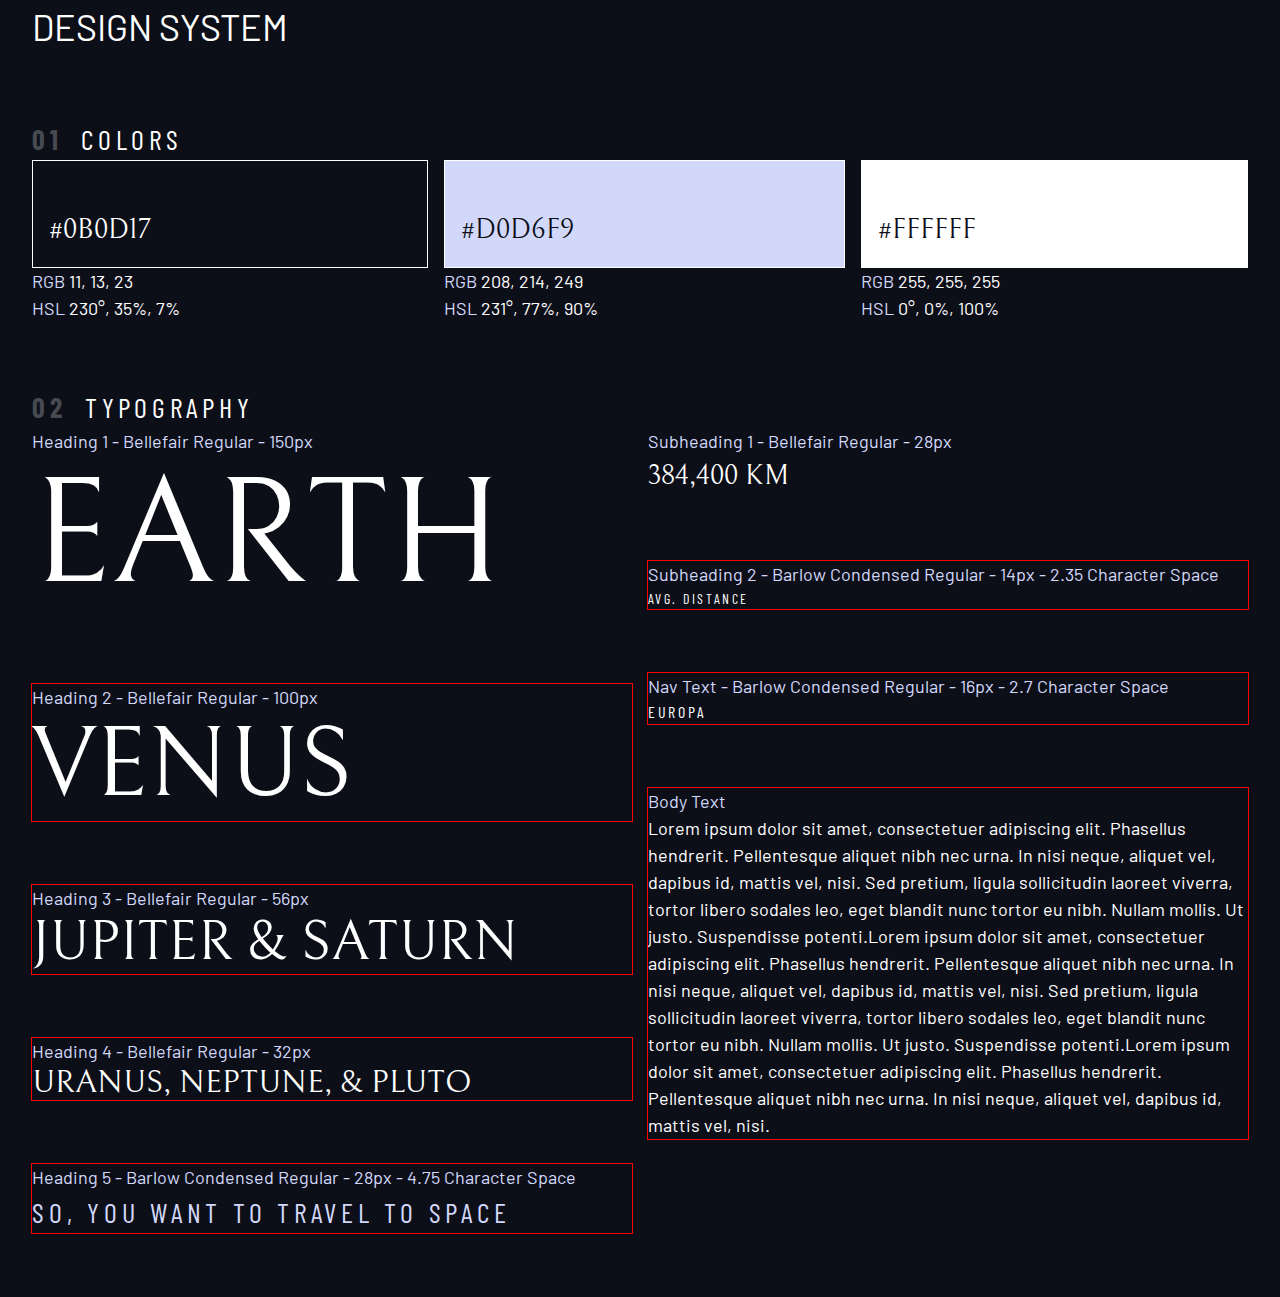
==== design-system.html @ aeee821c "added design system for typography and colors" ====
<html>
    <head>
        <title>Design system</title>
        
        <!-- Google fonts -->
        <link rel="preconnect" href="https://fonts.googleapis.com">
        <link rel="preconnect" href="https://fonts.gstatic.com" crossorigin>
        <link href="https://fonts.googleapis.com/css2?family=Barlow+Condensed:wght@400;700&family=Bellefair&family=Barlow:wght@400;700&display=swap"
            rel="stylesheet">
            
         <link rel="stylesheet" href="index.css">

        <style>
            
        </style>
    </head>
    <body>
        
        <div class="container">
            <h1 class="uppercase">Design system</h1>
            
            <section id="colors" style="margin: 4rem 0">
                <h2 class="numbered-title"><span>01</span> colors</h2>
                <div class="flex">
                    <div style="flex-grow: 1;">
                        <div class="bg-dark text-white ff-serif fs-500" style="padding: 3rem 1rem 1rem; border: 1px solid white">#0B0D17</div>
                        <p><span class="text-accent">RGB</span> 11, 13, 23</p>
                        <p><span class="text-accent">HSL</span> 230°, 35%, 7%</p>
                    </div>
                    <div style="flex-grow: 1;">
                        <div class="bg-accent text-dark ff-serif fs-500" style="padding: 3rem 1rem 1rem; border: 1px solid white">#D0D6F9</div>
                        <p><span class="text-accent">RGB</span> 208, 214, 249</p>
                        <p><span class="text-accent">HSL</span> 231°, 77%, 90%</p>
                    </div>
                    <div style="flex-grow: 1;">
                        <div class="bg-white text-dark ff-serif fs-500" style="padding: 3rem 1rem 1rem; border: 1px solid white;">#FFFFFF</div>
                        <p><span class="text-accent">RGB</span> 255, 255, 255</p>
                        <p><span class="text-accent">HSL</span> 0°, 0%, 100%</p>
                    </div>
                </div>
            </section>
            
            <section id="typography"  style="margin: 4rem 0">
                <h2 class="numbered-title"><span>02 </span>Typography</h2>
                <div class="flex">
                    <div class="flow" style="flex-basis: 100%; --flow-space: 4rem;">
                        <div> 
                            <p class="text-accent">Heading 1 - Bellefair Regular - 150px</p>
                            <p class="fs-900 ff-serif uppercase">Earth</p>
                        </div>
                        <div> 
                            <p class="text-accent">Heading 2 - Bellefair Regular - 100px</p>
                            <p class="fs-800 ff-serif uppercase">Venus</p>
                        </div>
                        <div> 
                            <p class="text-accent">Heading 3 - Bellefair Regular - 56px</p>
                            <p class="fs-700 ff-serif uppercase">Jupiter & Saturn</p>
                        </div>
                        <div> 
                            <p class="text-accent">Heading 4 - Bellefair Regular - 32px</p>
                            <p class="fs-600 ff-serif uppercase">Uranus, Neptune, & Pluto</p>
                        </div>
                        <div> 
                            <p class="text-accent">Heading 5 - Barlow Condensed Regular - 28px - 4.75 Character Space</p>
                            <p class="text-accent fs-500 ff-sans-cond uppercase letter-spacing-1">So, you want to travel to space</p>
                        </div>
                    
                    </div>
                    
                    <div class="flow" style="flex-basis: 100%; --flow-space: 4rem;">
                        <div> 
                            <p class="text-accent">Subheading 1 - Bellefair Regular - 28px</p>
                            <p class="fs-500 ff-serif uppercase">384,400 km</p>
                        </div>
                        <div> 
                            <p class="text-accent">Subheading 2 - Barlow Condensed Regular - 14px - 2.35 Character Space</p>
                            <p class="fs-200 uppercase ff-sans-cond letter-spacing-3">Avg. Distance</p>
                        </div>
                        <div> 
                            <p class="text-accent">Nav Text - Barlow Condensed Regular - 16px - 2.7 Character Space</p>
                            <p class="fs-300 uppercase ff-sans-cond letter-spacing-2">Europa</p>
                        </div>
                        <div> 
                            <p class="text-accent">Body Text</p>
                            <p>Lorem ipsum dolor sit amet, consectetuer adipiscing elit. Phasellus hendrerit. Pellentesque aliquet nibh nec urna. In nisi neque, aliquet vel, dapibus id, mattis vel, nisi. Sed pretium, ligula sollicitudin laoreet viverra, tortor libero sodales leo, eget blandit nunc tortor eu nibh. Nullam mollis. Ut justo. Suspendisse potenti.Lorem ipsum dolor sit amet, consectetuer adipiscing elit. Phasellus hendrerit. Pellentesque aliquet nibh nec urna. In nisi neque, aliquet vel, dapibus id, mattis vel, nisi. Sed pretium, ligula sollicitudin laoreet viverra, tortor libero sodales leo, eget blandit nunc tortor eu nibh. Nullam mollis. Ut justo. Suspendisse potenti.Lorem ipsum dolor sit amet, consectetuer adipiscing elit. Phasellus hendrerit. Pellentesque aliquet nibh nec urna. In nisi neque, aliquet vel, dapibus id, mattis vel, nisi. </p>
                        </div> 
                    </div>
                </div>
            </section>
            
            
        </div>
        
        <script src="index.pack.js"></script>
    </body>
</html>
---- index.css ----
/* ---------------------- */
/* Custom properties      */
/* ---------------------- */

:root {
    /* colors */
    --clr-dark: 230 35% 7%;
    --clr-light: 231 77% 90%;
    --clr-white: 0 0% 100%;

    /* font-sizes */
    --fs-900: 9.375rem;
    --fs-800: 6.25rem;
    --fs-700: 3.5rem;
    --fs-600: 2rem;
    --fs-500: 1.75rem;
    --fs-400: 1.125rem;
    --fs-300: 1rem;
    --fs-200: 0.875rem;

    /* font-families */
    --ff-serif: "Bellefair", serif;
    --ff-sans-cond: "Barlow Condensed", sans-serif;
    --ff-sans-normal: "Barlow", sans-serif;
}

/* ---------------------- */
/* Reset                  */
/* ---------------------- */

/* Box sizing */

*,
*::before,
*::after {
    box-sizing: border-box;
}

/* Reset margins */
body,
h1,
h2,
h3,
h4,
h5,
p,
figure,
picture {
    margin: 0;
}

h1,
h2,
h3,
h4,
h5,
h6,
p {
    font-weight: 400;
}

/* set up the body */
body {
    font-family: var(--ff-sans-normal);
    font-size: var(--fs-400);
    color: hsl(var(--clr-white));
    background-color: hsl(var(--clr-dark));
    line-height: 1.5;
    min-height: 100vh;
}

/* make images easier to work with */
img,
picture {
    max-width: 100%;
    display: block;
}

/* make forms easier to work with */
input,
button,
textarea,
select {
    font: inherit;
}

/* remove animations for people who've turned them off */
@media (prefers-reduced-motion: reduce) {
    *,
    *::before,
    *::after {
        animation-duration: 0.01ms !important;
        animation-iteration-count: 1 !important;
        transition-duration: 0.01ms !important;
        scroll-behavior: auto !important;
    }
}

/* ---------------------- */
/* Utility classes        */
/* ---------------------- */

.flex {
    display: flex;
    gap: var(--gap, 1rem);
}

.grid {
    display: grid;
    gap: var(--gap, 1rem);
}

/* limited specificity for selectors */
/* same as .flow > *:not(:first-child) */
.flow > *:where(:not(:first-child)) { 
    margin-top: var(--flow-space, 1rem);
    outline: 1px solid red;
}

.container {
    padding-inline: 2rem;
    margin-inline: auto;
    max-width: 80rem;
}

.sr-only { /* screenreader only */
    position: absolute;
    width: 1px;
    height: 1px;
    padding: 0;
    margin: -1px;
    overflow: hidden;
    clip: rect(0, 0, 0, 0);
    white-space: nowrap; /* added line */
    border: 0;
}

/* colors */

.bg-dark { background-color: hsl( var(--clr-dark) );}
.bg-accent { background-color: hsl( var(--clr-light) );}
.bg-white { background-color: hsl( var(--clr-white) );}

.text-dark { color: hsl( var(--clr-dark) );}
.text-accent { color: hsl( var(--clr-light) );}
.text-white { color: hsl( var(--clr-white) );}

/* typography */

.ff-serif { font-family: var(--ff-serif); } 
.ff-sans-cond { font-family: var(--ff-sans-cond); } 
.ff-sans-normal { font-family: var(--ff-sans-normal); } 

.letter-spacing-1 { letter-spacing: 4.75px; } 
.letter-spacing-2 { letter-spacing: 2.7px; } 
.letter-spacing-3 { letter-spacing: 2.35px; } 

.uppercase { text-transform: uppercase; }

.fs-900 { font-size: var(--fs-900); }
.fs-800 { font-size: var(--fs-800); }
.fs-700 { font-size: var(--fs-700); }
.fs-600 { font-size: var(--fs-600); }
.fs-500 { font-size: var(--fs-500); }
.fs-400 { font-size: var(--fs-400); }
.fs-300 { font-size: var(--fs-300); }
.fs-200 { font-size: var(--fs-200); }


.fs-900,
.fs-800,
.fs-700,
.fs-600 {
    line-height: 1.1;
}

.numbered-title {
    font-family: var(--ff-sans-cond);
    font-size: var(--fs-500);
    text-transform: uppercase;
    letter-spacing: 4.72px;
}

.numbered-title span {
    margin-right: .5rem;
    font-weight: 700;
    color: hsl(var(--clr-white) / .25);
}
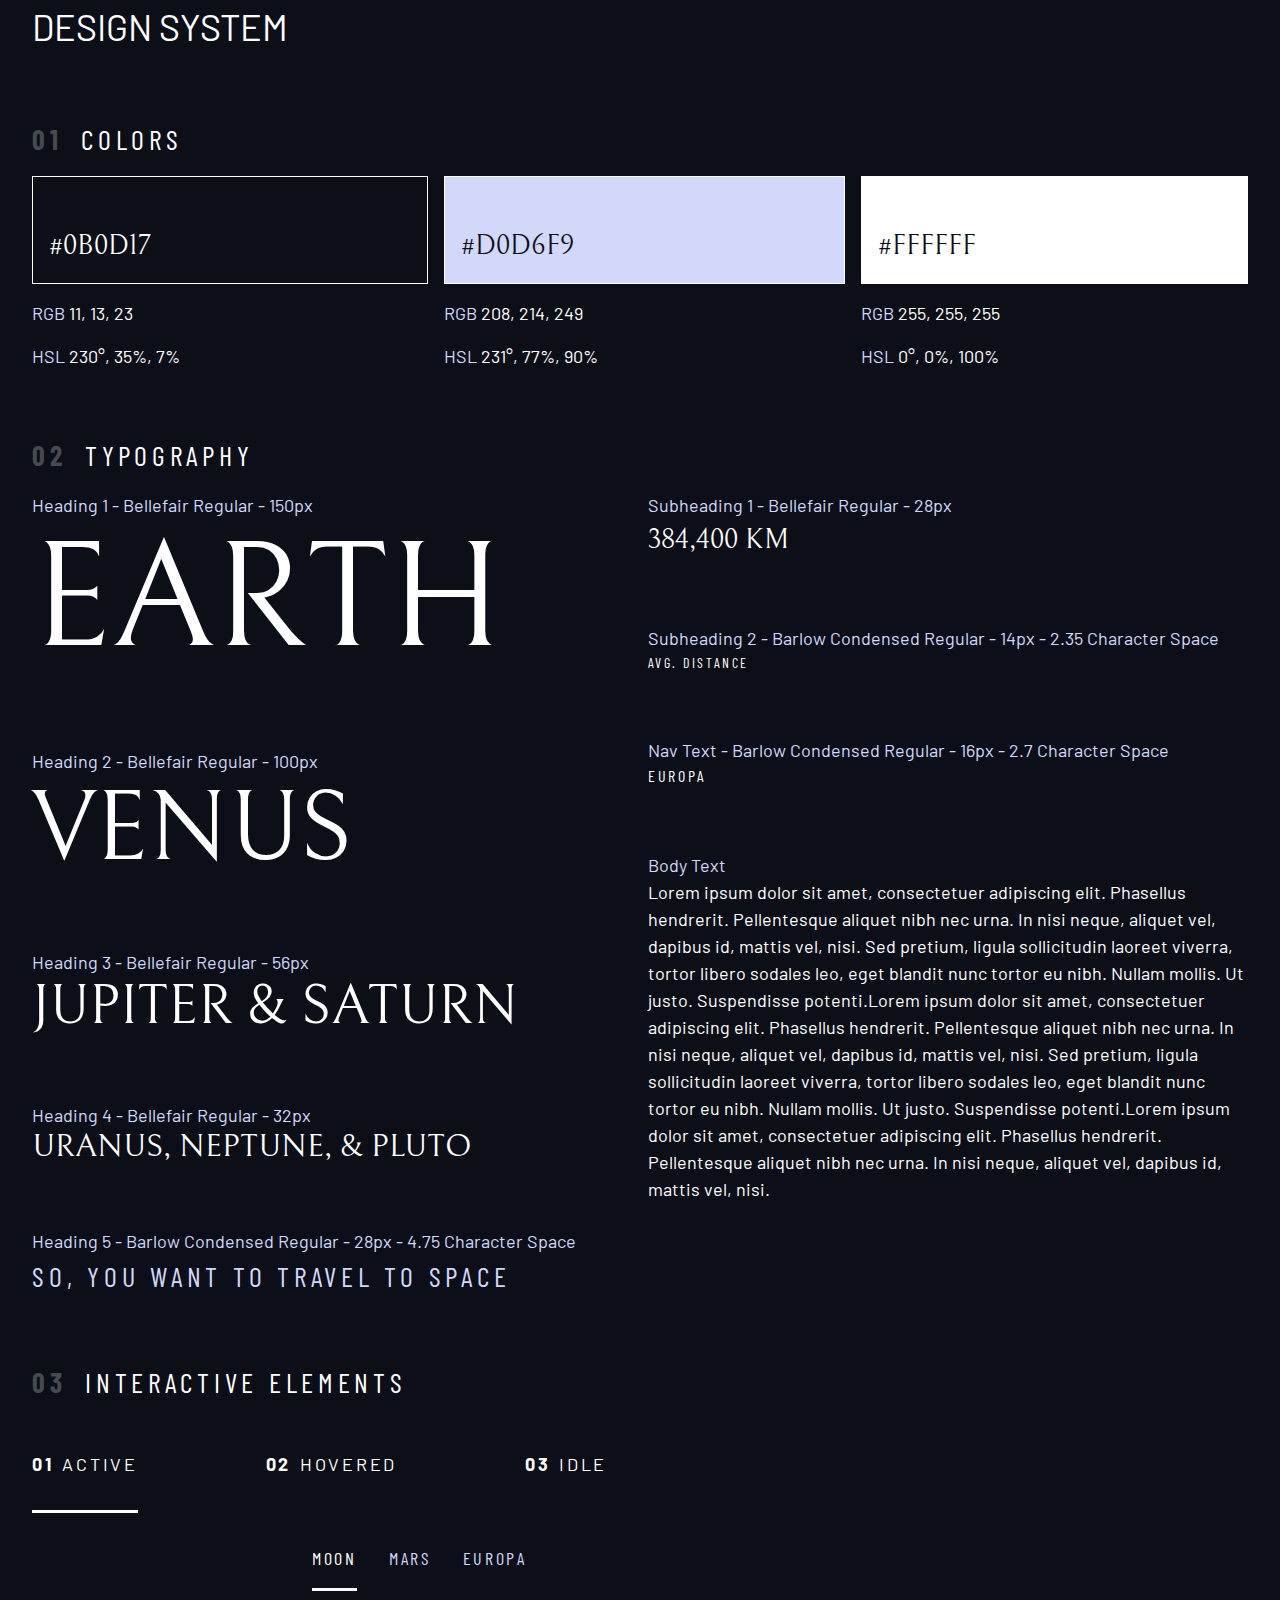
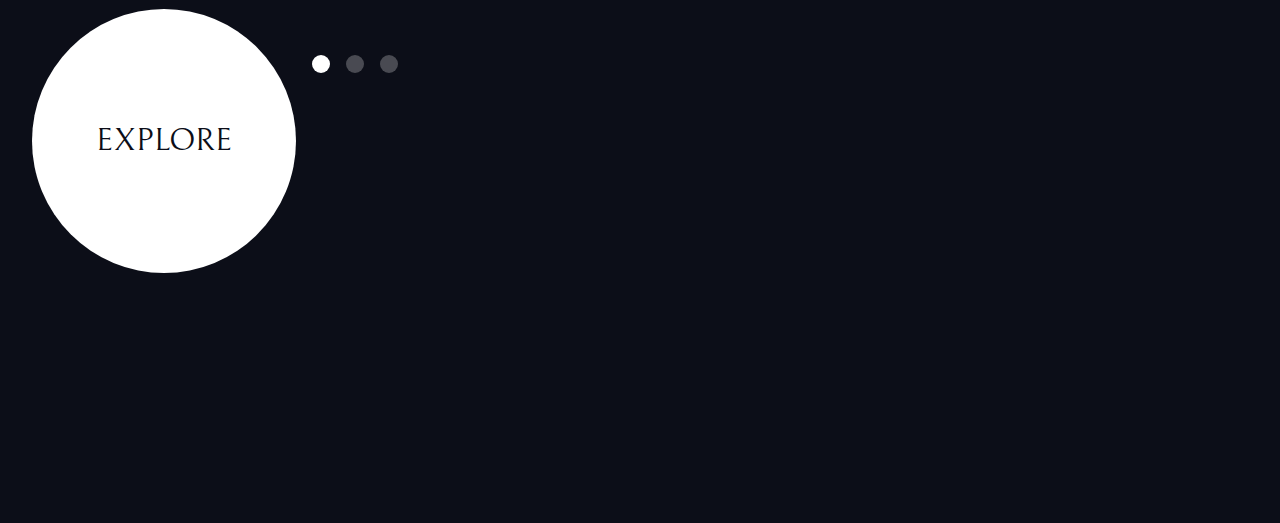
==== commit 945d06e5: "finished design system" ====
--- a/design-system.html
+++ b/design-system.html
@@ -16,23 +16,23 @@
     </head>
     <body>
         
-        <div class="container">
+        <div class="container flow">
             <h1 class="uppercase">Design system</h1>
             
-            <section id="colors" style="margin: 4rem 0">
+            <section class="flow" id="colors" style="margin: 4rem 0">
                 <h2 class="numbered-title"><span>01</span> colors</h2>
                 <div class="flex">
-                    <div style="flex-grow: 1;">
+                    <div class="flow" style="flex-grow: 1;">
                         <div class="bg-dark text-white ff-serif fs-500" style="padding: 3rem 1rem 1rem; border: 1px solid white">#0B0D17</div>
                         <p><span class="text-accent">RGB</span> 11, 13, 23</p>
                         <p><span class="text-accent">HSL</span> 230°, 35%, 7%</p>
                     </div>
-                    <div style="flex-grow: 1;">
+                    <div class="flow" style="flex-grow: 1;">
                         <div class="bg-accent text-dark ff-serif fs-500" style="padding: 3rem 1rem 1rem; border: 1px solid white">#D0D6F9</div>
                         <p><span class="text-accent">RGB</span> 208, 214, 249</p>
                         <p><span class="text-accent">HSL</span> 231°, 77%, 90%</p>
                     </div>
-                    <div style="flex-grow: 1;">
+                    <div class="flow" style="flex-grow: 1;">
                         <div class="bg-white text-dark ff-serif fs-500" style="padding: 3rem 1rem 1rem; border: 1px solid white;">#FFFFFF</div>
                         <p><span class="text-accent">RGB</span> 255, 255, 255</p>
                         <p><span class="text-accent">HSL</span> 0°, 0%, 100%</p>
@@ -40,13 +40,13 @@
                 </div>
             </section>
             
-            <section id="typography"  style="margin: 4rem 0">
+            <section class="flow" id="typography"  style="margin: 4rem 0">
                 <h2 class="numbered-title"><span>02 </span>Typography</h2>
                 <div class="flex">
                     <div class="flow" style="flex-basis: 100%; --flow-space: 4rem;">
                         <div> 
                             <p class="text-accent">Heading 1 - Bellefair Regular - 150px</p>
-                            <p class="fs-900 ff-serif uppercase">Earth</p>
+                            <p class="fs-900 ff-serif uppercase">Earth</p> 
                         </div>
                         <div> 
                             <p class="text-accent">Heading 2 - Bellefair Regular - 100px</p>
@@ -59,7 +59,7 @@
                         <div> 
                             <p class="text-accent">Heading 4 - Bellefair Regular - 32px</p>
                             <p class="fs-600 ff-serif uppercase">Uranus, Neptune, & Pluto</p>
-                        </div>
+                        </div> 
                         <div> 
                             <p class="text-accent">Heading 5 - Barlow Condensed Regular - 28px - 4.75 Character Space</p>
                             <p class="text-accent fs-500 ff-sans-cond uppercase letter-spacing-1">So, you want to travel to space</p>
@@ -88,6 +88,47 @@
                 </div>
             </section>
             
+            <section class="flow" id="interactive-elements">
+                <h2 class="numbered-title"><span>03</span> Interactive elements</h2>
+                
+                <!-- navigation -->
+                <div>
+                    <nav>
+                        <ul class="primary-navigation underline-indicators flex">
+                            <li class="active"><a class="uppercase text-white letter-spacing-2" href="#"><span>01</span>Active</a>
+                            <li><a class="uppercase text-white letter-spacing-2" href="#"><span>02</span>Hovered</a>
+                            <li><a class="uppercase text-white letter-spacing-2" href="#"><span>03</span>Idle</a>
+                        </ul>
+                    </nav>
+                </div>
+                
+                <div class="flex">
+                    <div style="margin-top: 5rem">
+                        <!-- explore button -->
+                        <a href="#" class="large-button uppercase ff-serif fs-600 text-dark bg-white">Explore</a>
+                    </div>
+                    
+                    <div class="flow" style="margin-bottom: 50vh; --flow-space: 4rem;">
+                        <!-- Tabs -->
+                        <div class="tab-list underline-indicators flex">
+                            <button aria-selected="true" class="uppercase ff-sans-cond text-accent bg-dark letter-spacing-2">Moon</button>
+                            <button aria-selected="false" class="uppercase ff-sans-cond text-accent bg-dark letter-spacing-2">Mars</button>
+                            <button aria-selected="false" class="uppercase ff-sans-cond text-accent bg-dark letter-spacing-2">Europa</button>
+                        </div>
+                        
+                        <!-- Dots -->
+                        <div class="dot-indicators flex">
+                            <button aria-selected="true"><span class="sr-only">Slide title</span></button>
+                            <button aria-selected="false"><span class="sr-only">Slide title</span></button>
+                            <button aria-selected="false"><span class="sr-only">Slide title</span></button>
+                        </div>
+                        
+                        <!-- Numbers -->
+                    </div>
+                </div>
+                
+            </section>
+            
             
         </div>
         
--- a/index.css
+++ b/index.css
@@ -114,7 +114,6 @@
 /* same as .flow > *:not(:first-child) */
 .flow > *:where(:not(:first-child)) { 
     margin-top: var(--flow-space, 1rem);
-    outline: 1px solid red;
 }
 
 .container {
@@ -185,4 +184,97 @@
     margin-right: .5rem;
     font-weight: 700;
     color: hsl(var(--clr-white) / .25);
+}
+
+/* Custom interactive elements */
+/* ---------------------- */
+/* Components             */
+/* ---------------------- */
+
+.large-button {
+    position: relative;
+    display: grid;
+    z-index: 1;  /* usually a good idea when u have an absolute element inside another */
+    place-items: center;
+    padding: 0 2em;
+    aspect-ratio: 1; /* 1 over 1 --> could also bee 2 / 1 etc. */
+    text-decoration: none;
+    border-radius: 50%;
+}
+
+.large-button::after {
+    content: '';
+    position: absolute;
+    z-index: -1;
+    width: 100%;
+    height: 100%;
+    background: hsl(var(--clr-white) / .15);
+    border-radius: 50%;
+    opacity: 0;
+    transition: opacity 500ms linear, transform 700ms ease-in-out;
+}
+
+.large-button:hover::after,
+.large-button:focus::after {
+    opacity: 1;
+    transform: scale(1.5);
+}
+
+.primary-navigation {
+    --gap: 8rem;
+    --underline-gap: 2rem;
+    list-style: none;
+    padding: 0;
+    margin: 0;
+}
+
+.primary-navigation a {
+    text-decoration: none;
+}
+
+.primary-navigation a > span {
+    font-weight: 700;
+    margin-right: .5em;
+}
+
+.underline-indicators > * {
+    cursor: pointer;
+    padding: var(--underline-gap, 1rem) 0;
+    border: 0;
+    border-bottom: .2rem solid hsl( var(--clr-white) / 0 );
+}
+
+.underline-indicators > li:hover,
+.underline-indicators > li:focus,
+.underline-indicators > button:hover,
+.underline-indicators > button:focus {
+    border-color: hsl( var(--clr-white) / .5);
+}
+
+.underline-indicators > .active,
+.underline-indicators > [aria-selected="true"] {
+    color: hsl( var(--clr-white) / 1);
+    border-color: hsl( var(--clr-white) / 1);
+}
+
+.tab-list {
+    --gap: 2rem;
+}
+
+.dot-indicators > * {
+    cursor: pointer;
+    border: 0;
+    border-radius: 50%;
+    aspect-ratio: 1;
+    padding: .5em;
+    background-color: hsl(var(--clr-white) / .25);
+}
+
+.dot-indicators > button:hover,
+.dot-indicators > button:focus {
+    background-color: hsl(var(--clr-white) / .5);
+}
+
+.dot-indicators > [aria-selected="true"] {
+    background-color: hsl( var(--clr-white) / 1);
 }